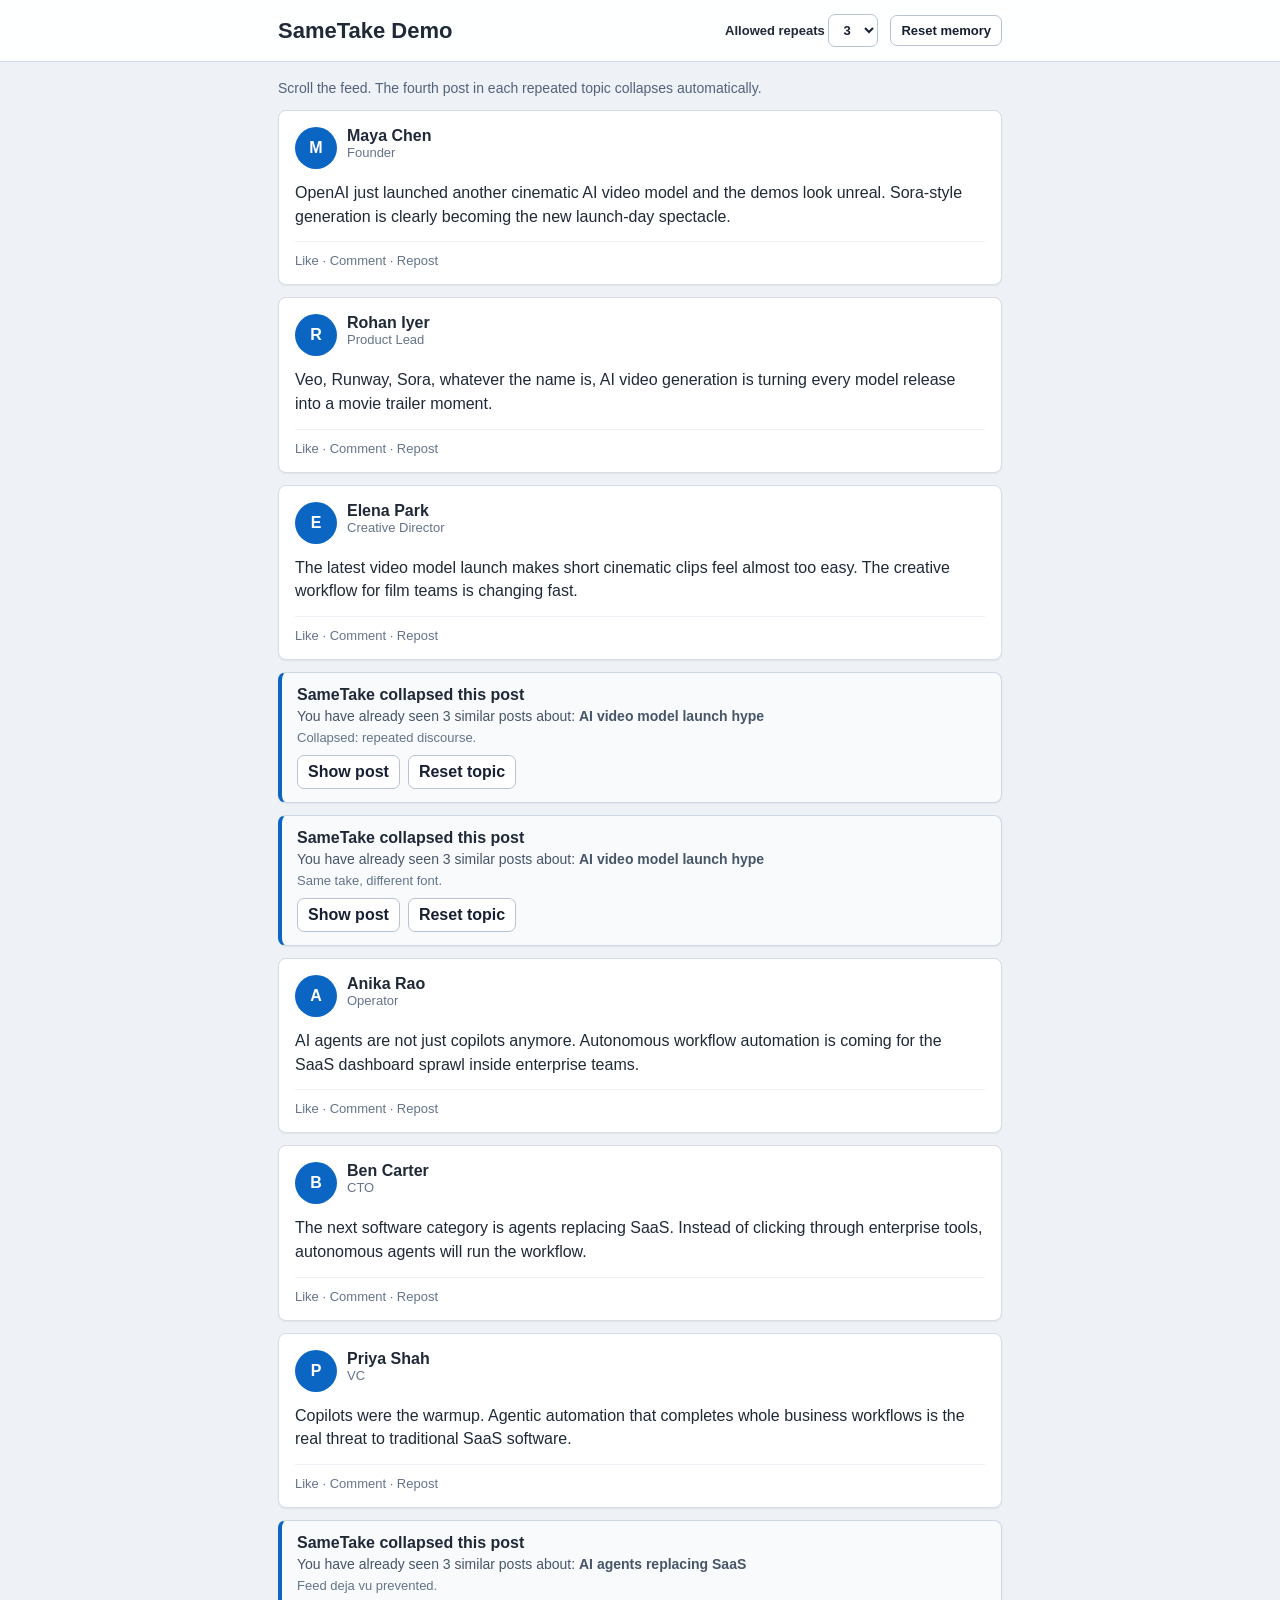
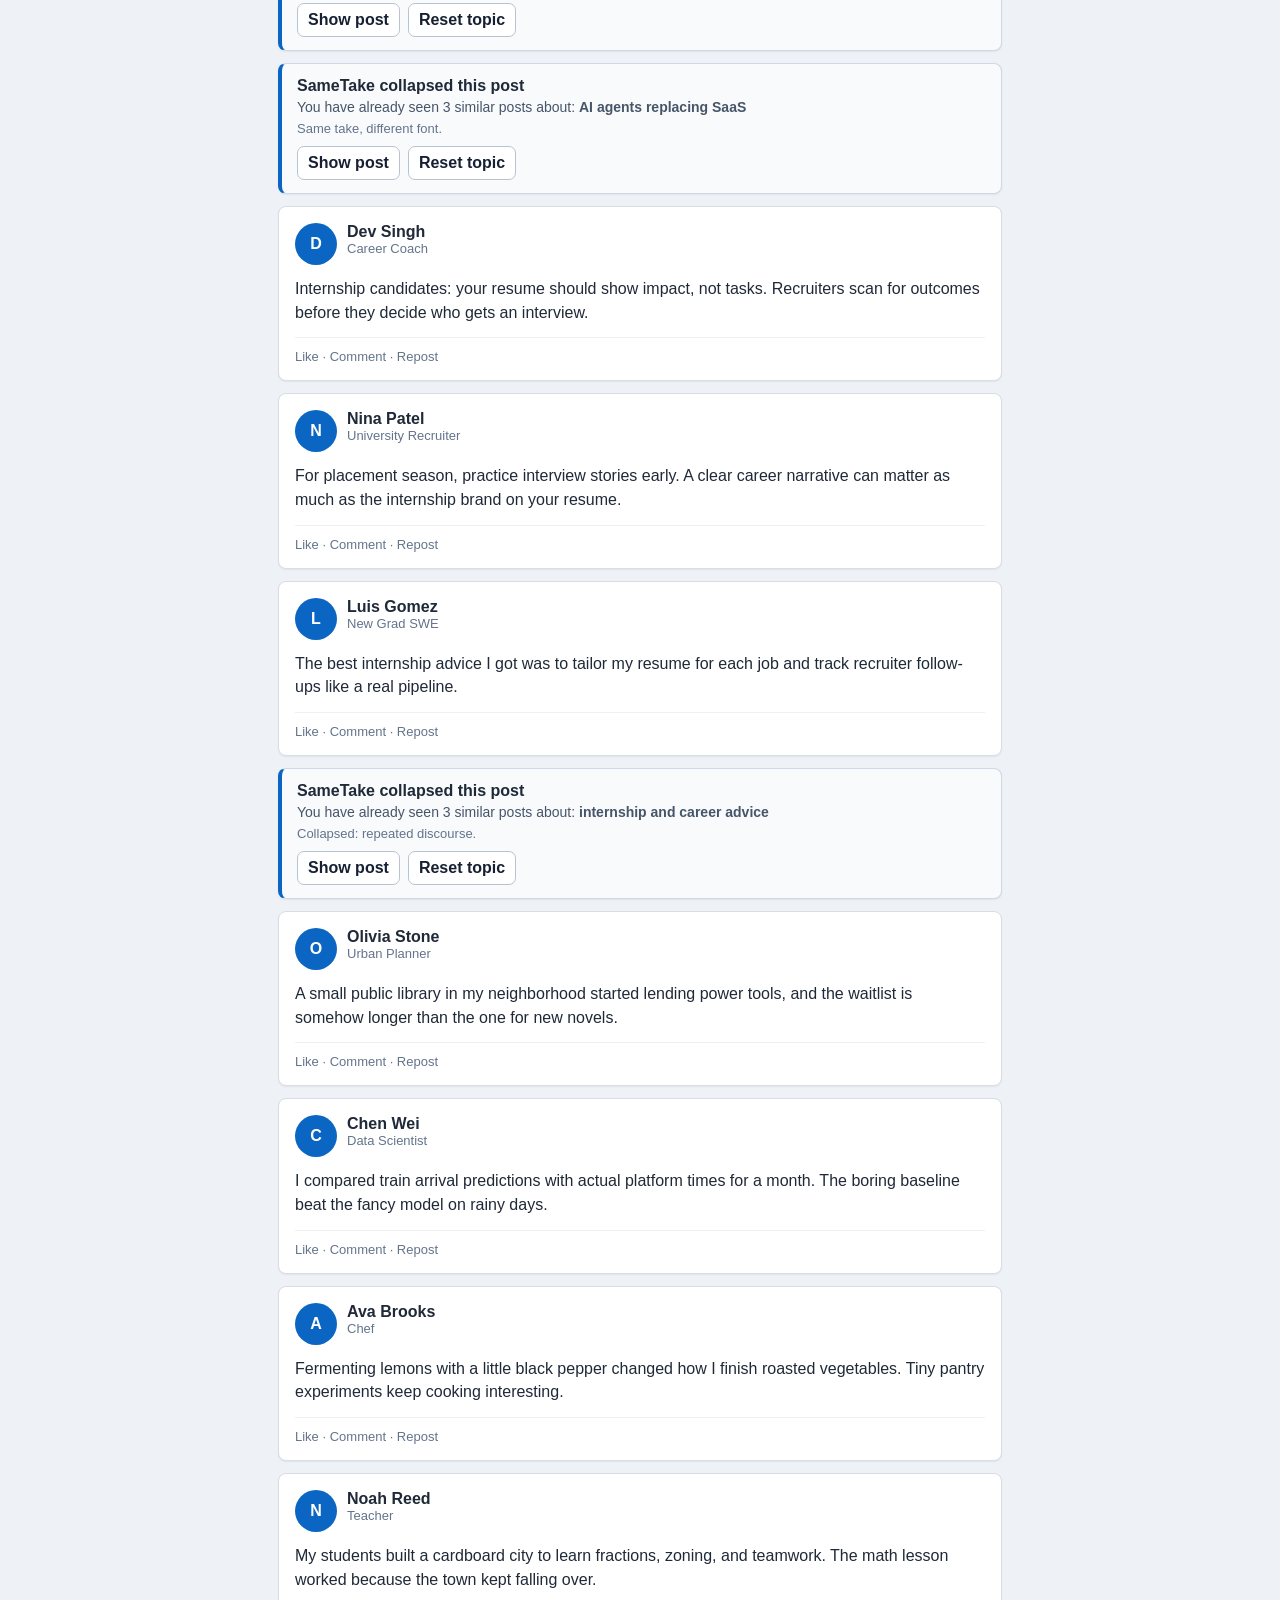
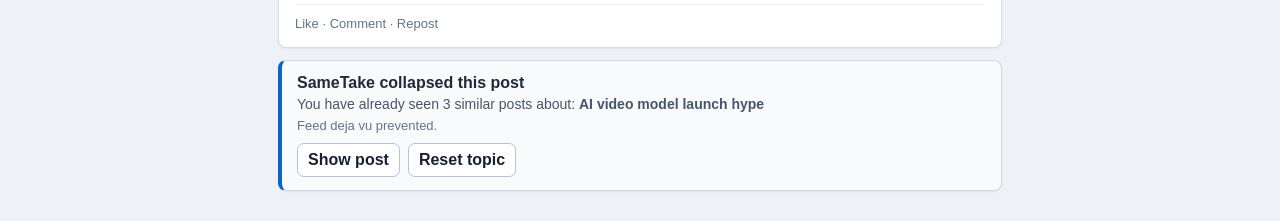
==== demo/index.html @ e8d5fbe4 "Initial SameTake MVP" ====
<!doctype html>
<html lang="en">
  <head>
    <meta charset="utf-8">
    <meta name="viewport" content="width=device-width, initial-scale=1">
    <title>SameTake Demo</title>
    <link rel="stylesheet" href="demo-styles.css">
  </head>
  <body>
    <header class="topbar">
      <div class="topbar__inner">
        <h1>SameTake Demo</h1>
        <div class="controls">
          <label>
            Allowed repeats
            <select id="allowedRepeats">
              <option value="1">1</option>
              <option value="2">2</option>
              <option value="3" selected>3</option>
              <option value="5">5</option>
            </select>
          </label>
          <button id="reset" type="button">Reset memory</button>
        </div>
      </div>
    </header>
    <main>
      <p class="intro">Scroll the feed. The fourth post in each repeated topic collapses automatically.</p>
      <section id="feed" aria-label="Demo feed"></section>
    </main>
    <script src="posts.js"></script>
    <script src="demo-content.js"></script>
  </body>
</html>
---- demo/demo-styles.css ----
* {
  box-sizing: border-box;
}

body {
  margin: 0;
  background: #eef2f6;
  color: #1f2937;
  font-family: -apple-system, BlinkMacSystemFont, "Segoe UI", sans-serif;
}

.topbar {
  position: sticky;
  top: 0;
  z-index: 5;
  border-bottom: 1px solid #d6dde8;
  background: rgba(255, 255, 255, 0.94);
  backdrop-filter: blur(8px);
}

.topbar__inner {
  max-width: 760px;
  margin: 0 auto;
  padding: 14px 18px;
  display: flex;
  align-items: center;
  justify-content: space-between;
  gap: 16px;
}

h1 {
  margin: 0;
  font-size: 22px;
}

.controls {
  display: flex;
  align-items: center;
  gap: 12px;
  font-size: 13px;
  font-weight: 650;
}

select,
button {
  border: 1px solid #b8c3d2;
  border-radius: 7px;
  background: white;
  color: #172033;
  padding: 7px 10px;
  font: inherit;
}

button {
  cursor: pointer;
  font-weight: 700;
}

button:hover {
  background: #eef6ff;
  border-color: #76a9e8;
}

main {
  max-width: 760px;
  margin: 0 auto;
  padding: 18px;
}

.intro {
  margin: 0 0 14px;
  color: #52627a;
  font-size: 14px;
}

.feed-post {
  border: 1px solid #d7dde5;
  border-radius: 8px;
  background: white;
  margin: 0 0 12px;
  padding: 16px;
  box-shadow: 0 1px 2px rgba(15, 23, 42, 0.06);
}

.feed-post__header {
  display: flex;
  gap: 10px;
  margin-bottom: 12px;
}

.avatar {
  width: 42px;
  height: 42px;
  border-radius: 50%;
  background: #0a66c2;
  color: white;
  display: grid;
  place-items: center;
  font-weight: 800;
}

.feed-post__author {
  font-weight: 800;
}

.feed-post__role {
  color: #64748b;
  font-size: 13px;
}

.feed-post__text {
  margin: 0;
  line-height: 1.48;
}

.feed-post__meta {
  margin-top: 13px;
  padding-top: 11px;
  border-top: 1px solid #edf1f5;
  color: #64748b;
  font-size: 13px;
}

.sametake-hidden-original {
  display: none !important;
}

.sametake-card {
  border: 1px solid #cfd8e6;
  border-left: 4px solid #0a66c2;
  border-radius: 8px;
  background: #f8fafc;
  margin: 0 0 12px;
  padding: 13px 15px;
  box-shadow: 0 1px 2px rgba(15, 23, 42, 0.06);
}

.sametake-card__title {
  font-weight: 800;
  margin-bottom: 4px;
}

.sametake-card__body {
  color: #475569;
  font-size: 14px;
  margin-bottom: 6px;
}

.sametake-card__aside {
  color: #64748b;
  font-size: 13px;
  margin-bottom: 10px;
}

.sametake-card__actions {
  display: flex;
  gap: 8px;
}

@media (max-width: 620px) {
  .topbar__inner,
  .controls {
    align-items: flex-start;
    flex-direction: column;
  }

  main {
    padding: 12px;
  }
}
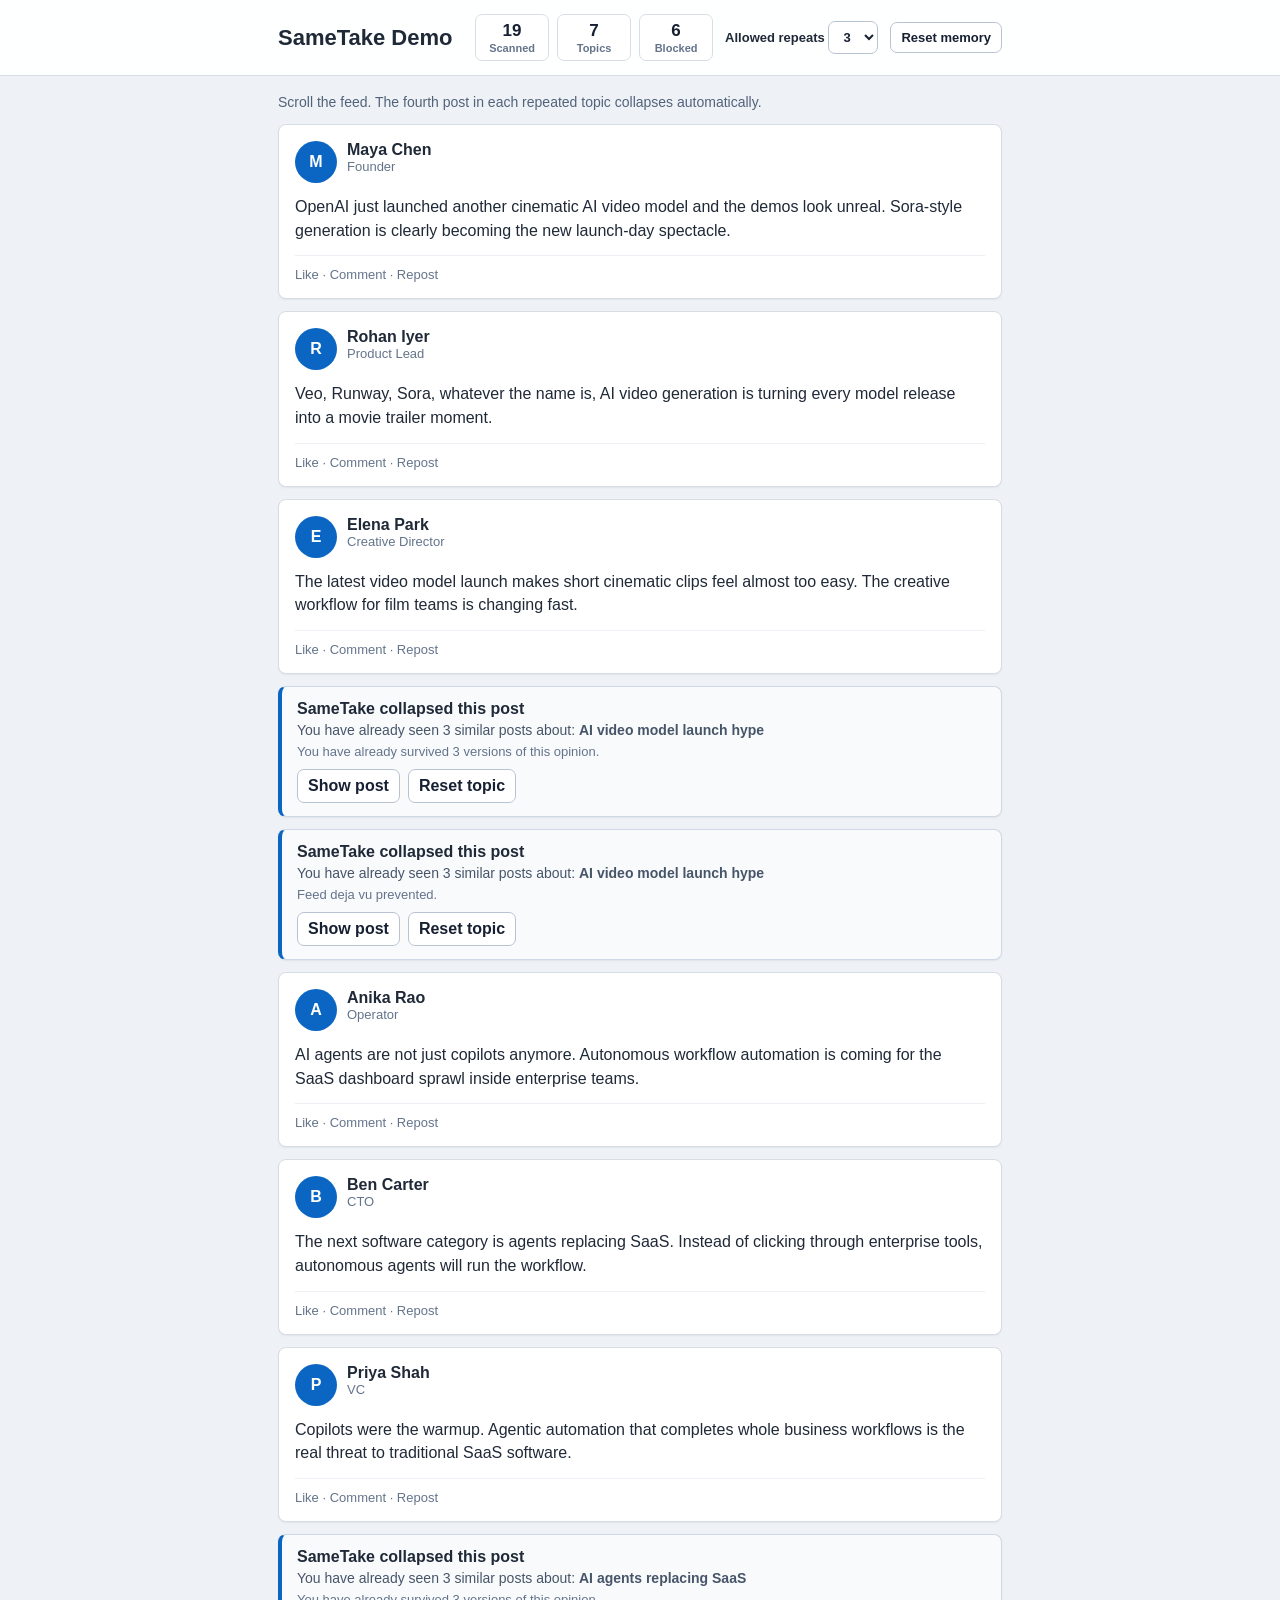
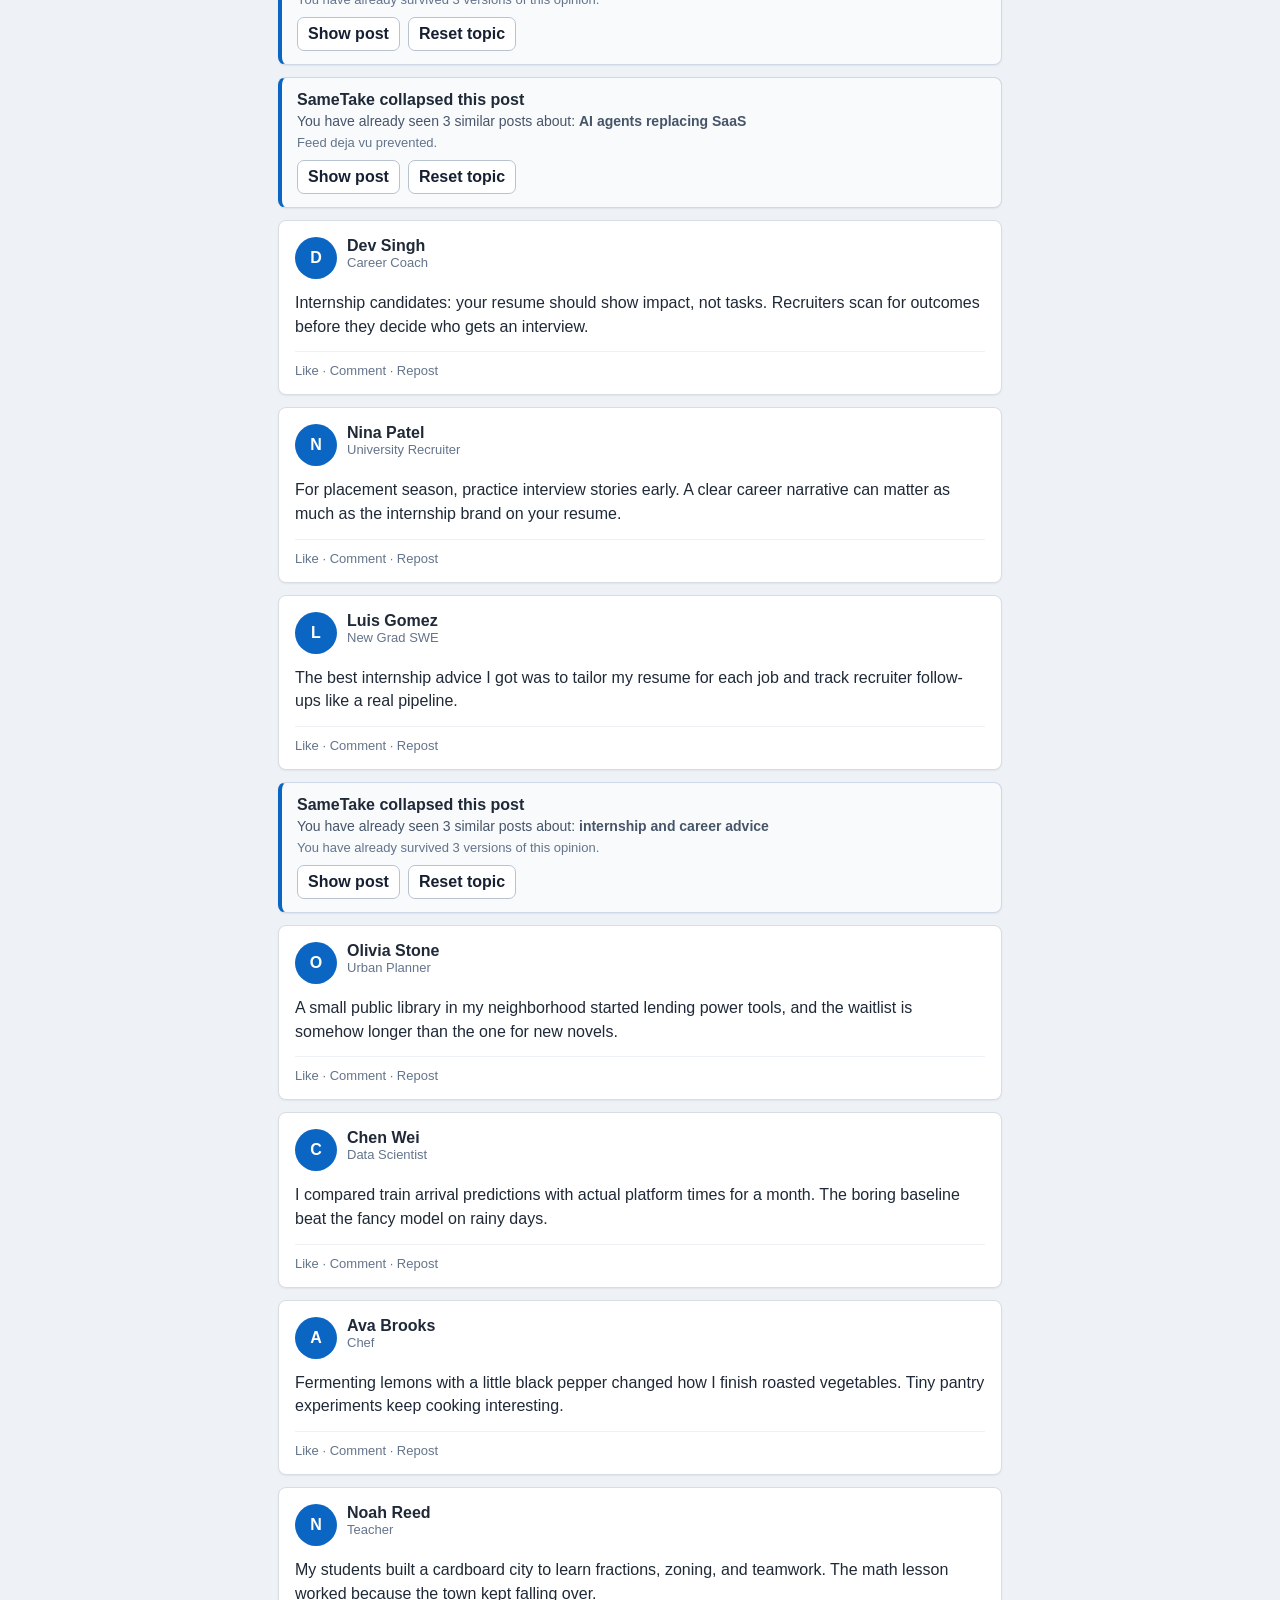
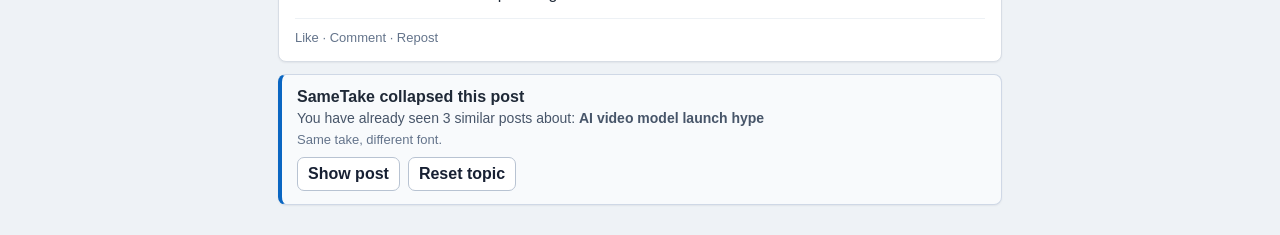
==== commit 90f23327: "Add stable demo deployment" ====
--- a/demo/index.html
+++ b/demo/index.html
@@ -11,6 +11,11 @@
       <div class="topbar__inner">
         <h1>SameTake Demo</h1>
         <div class="controls">
+          <div class="metrics" aria-live="polite">
+            <div><strong id="scannedCount">0</strong><span>Scanned</span></div>
+            <div><strong id="topicCount">0</strong><span>Topics</span></div>
+            <div><strong id="blockedCount">0</strong><span>Blocked</span></div>
+          </div>
           <label>
             Allowed repeats
             <select id="allowedRepeats">
--- a/demo/demo-styles.css
+++ b/demo/demo-styles.css
@@ -39,6 +39,36 @@
   gap: 12px;
   font-size: 13px;
   font-weight: 650;
+}
+
+.metrics {
+  display: grid;
+  grid-template-columns: repeat(3, 74px);
+  gap: 8px;
+}
+
+.metrics div {
+  border: 1px solid #d7dde5;
+  border-radius: 7px;
+  background: #ffffff;
+  padding: 6px 8px;
+  text-align: center;
+}
+
+.metrics strong,
+.metrics span {
+  display: block;
+}
+
+.metrics strong {
+  color: #172033;
+  font-size: 17px;
+}
+
+.metrics span {
+  margin-top: 1px;
+  color: #64748b;
+  font-size: 11px;
 }
 
 select,
@@ -164,6 +194,11 @@
     flex-direction: column;
   }
 
+  .metrics {
+    grid-template-columns: repeat(3, minmax(66px, 1fr));
+    width: 100%;
+  }
+
   main {
     padding: 12px;
   }
